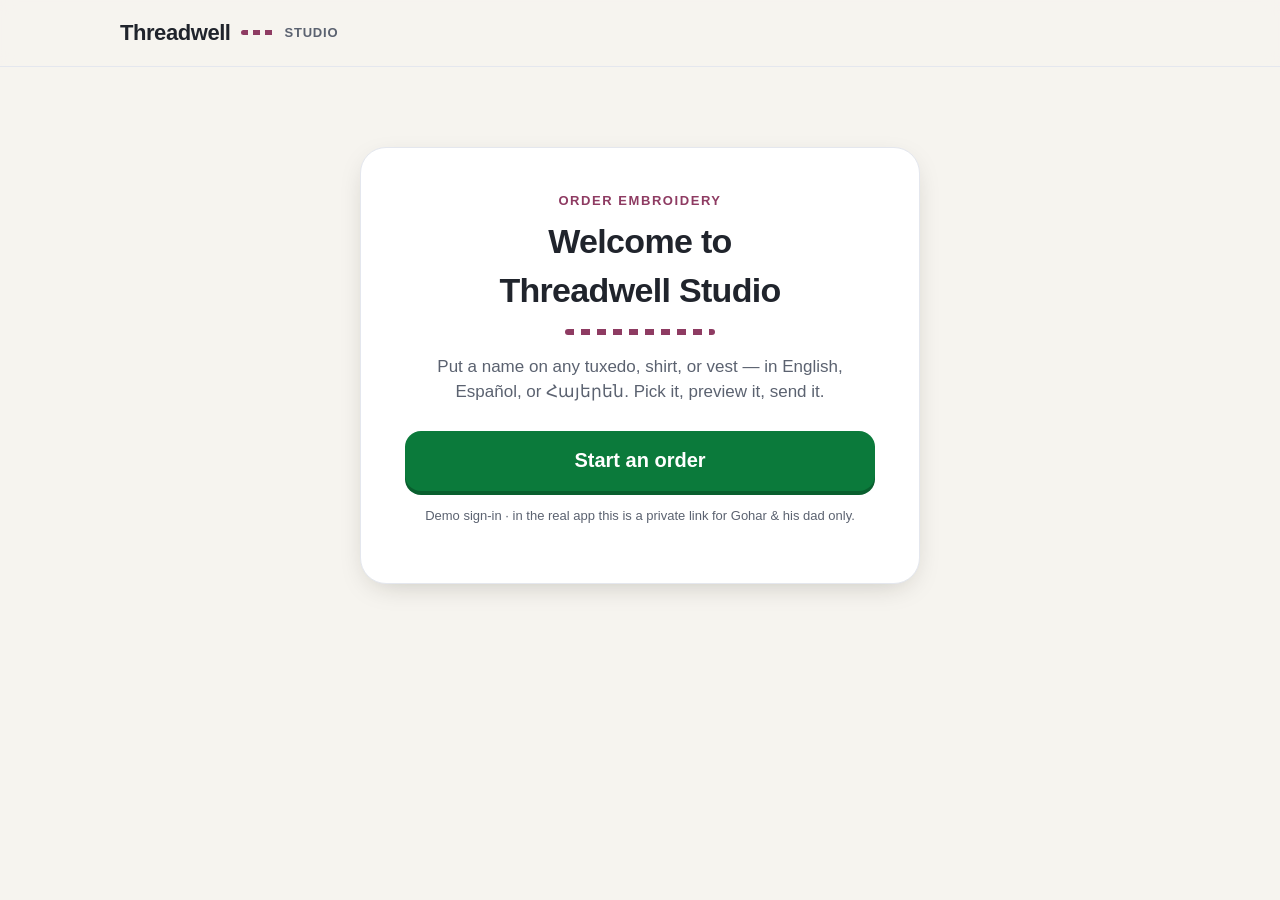
==== apps/studio/index.html @ eac9c990 "Build Threadwell Studio front-end (catalog picker + live embroidery preview) - apps/studio/index.htm" ====
<!doctype html>
<html lang="en">
<head>
<meta charset="utf-8">
<meta name="viewport" content="width=device-width, initial-scale=1">
<title>Threadwell Studio — Order Embroidery</title>
<style>
  :root{
    --ink:#20242c; --ink-soft:#5b6270; --line:#e4e7ee; --line-2:#d3d8e2;
    --bg:#f6f4ef; --card:#ffffff; --go:#0b7a3b; --go-press:#095f2e; --go-tint:#e7f3ec;
    --accent:#8e3b62; --accent-tint:#f3e5ec; --amber:#8a5200; --amber-bg:#fbf1de;
    --thread:#1f2f6b; --r:18px; --shadow:0 8px 30px -12px rgba(30,25,15,.28);
    --font:-apple-system,BlinkMacSystemFont,"Segoe UI",Roboto,Helvetica,Arial,sans-serif;
  }
  *{box-sizing:border-box}
  html,body{margin:0}
  body{font-family:var(--font);color:var(--ink);background:var(--bg);-webkit-font-smoothing:antialiased;line-height:1.45}
  .wrap{max-width:1080px;margin:0 auto;padding:0 20px}
  header.top{position:sticky;top:0;z-index:20;background:rgba(246,244,239,.92);backdrop-filter:blur(8px);border-bottom:1px solid var(--line)}
  .top .wrap{display:flex;align-items:center;gap:14px;height:66px}
  .brand{font-weight:800;font-size:22px;letter-spacing:-.02em;display:flex;align-items:center;gap:10px}
  .brand .stitch{width:34px;height:5px;border-radius:3px;background-image:linear-gradient(90deg,var(--accent) 58%,transparent 58%);background-size:12px 5px}
  .brand small{font-weight:600;font-size:13px;color:var(--ink-soft);letter-spacing:.06em;text-transform:uppercase}
  .top .who{margin-left:auto;font-weight:600;color:var(--ink-soft);font-size:15px}
  .step-back{border:none;background:var(--card);border:1px solid var(--line-2);border-radius:12px;padding:8px 14px;font-weight:700;font-size:15px;color:var(--go);cursor:pointer;font-family:var(--font)}
  .step-back:active{background:var(--go-tint)}
  main{padding:26px 0 80px}
  .screen{display:none;animation:fade .3s ease both}
  .screen.on{display:block}
  @keyframes fade{from{opacity:0;transform:translateY(8px)}to{opacity:1;transform:none}}
  h1{font-size:30px;font-weight:800;letter-spacing:-.02em;margin:6px 0 4px;text-wrap:balance}
  .sub{color:var(--ink-soft);font-size:17px;margin:0 0 22px}
  .eyebrow{font-size:13px;font-weight:700;letter-spacing:.12em;text-transform:uppercase;color:var(--accent)}

  /* sign in */
  .hero{background:var(--card);border:1px solid var(--line);border-radius:26px;box-shadow:var(--shadow);padding:44px;text-align:center;max-width:560px;margin:6vh auto 0}
  .hero .stitch-lg{width:150px;height:6px;border-radius:3px;margin:14px auto 20px;background-image:linear-gradient(90deg,var(--accent) 58%,transparent 58%);background-size:16px 6px}
  .btn-go{background:var(--go);color:#fff;border:none;border-radius:16px;padding:0 26px;height:60px;font-size:20px;font-weight:800;cursor:pointer;font-family:var(--font);box-shadow:0 4px 0 var(--go-press);transition:transform .1s,box-shadow .1s}
  .btn-go:active{transform:translateY(3px);box-shadow:0 1px 0 var(--go-press)}
  .btn-go.wide{width:100%}
  .btn-ghost{background:var(--card);color:var(--go);border:2px solid var(--go);border-radius:16px;padding:0 22px;height:56px;font-weight:800;font-size:17px;cursor:pointer;font-family:var(--font)}

  /* filters + search */
  .toolbar{display:flex;flex-wrap:wrap;gap:12px;align-items:center;margin-bottom:20px}
  .search{flex:1;min-width:220px;display:flex;align-items:center;gap:10px;background:var(--card);border:1px solid var(--line-2);border-radius:14px;padding:0 16px;height:52px}
  .search input{border:none;outline:none;font-size:17px;flex:1;background:transparent;font-family:var(--font);color:var(--ink)}
  .chips{display:flex;gap:8px;flex-wrap:wrap}
  .chip{border:1px solid var(--line-2);background:var(--card);border-radius:999px;padding:9px 16px;font-weight:700;font-size:15px;cursor:pointer;font-family:var(--font);color:var(--ink)}
  .chip.on{background:var(--accent);border-color:var(--accent);color:#fff}

  /* product grid */
  .grid{display:grid;grid-template-columns:repeat(auto-fill,minmax(180px,1fr));gap:16px}
  .prod{background:var(--card);border:1px solid var(--line);border-radius:var(--r);overflow:hidden;cursor:pointer;text-align:left;padding:0;font-family:var(--font);transition:transform .12s,box-shadow .12s;display:flex;flex-direction:column}
  .prod:hover{transform:translateY(-3px);box-shadow:var(--shadow)}
  .prod .ph{aspect-ratio:1/1.15;background:#eee url('data:image/svg+xml;utf8,<svg xmlns=\"http://www.w3.org/2000/svg\" width=\"40\" height=\"40\"><rect width=\"40\" height=\"40\" fill=\"%23eef0f4\"/></svg>') center/cover;overflow:hidden;display:block}
  .prod .ph img{width:100%;height:100%;object-fit:cover;display:block}
  .prod .cap{padding:11px 12px 13px}
  .prod .cap b{font-size:14px;font-weight:700;display:block;line-height:1.3;color:var(--ink);
    display:-webkit-box;-webkit-line-clamp:2;-webkit-box-orient:vertical;overflow:hidden;min-height:2.6em}
  .prod .cap .tag{font-size:12px;color:var(--accent);font-weight:700;text-transform:uppercase;letter-spacing:.04em;margin-top:4px;display:inline-block}
  .prod .cap .tag.xmas{color:var(--go)}
  .count-note{color:var(--ink-soft);font-size:14px;margin:14px 2px}

  /* placement + preview stage */
  .stage2{display:grid;grid-template-columns:1.1fr .9fr;gap:26px;align-items:start}
  @media(max-width:800px){.stage2{grid-template-columns:1fr}}
  .canvas{position:relative;background:var(--card);border:1px solid var(--line);border-radius:22px;overflow:hidden;box-shadow:var(--shadow)}
  .canvas img.garment{width:100%;display:block}
  .dot{position:absolute;transform:translate(-50%,-50%);width:34px;height:34px;border-radius:50%;border:3px solid #fff;background:var(--accent);
    box-shadow:0 2px 8px rgba(0,0,0,.35);cursor:pointer;display:flex;align-items:center;justify-content:center;color:#fff;font-weight:800;font-size:15px}
  .dot.sel{background:var(--go);box-shadow:0 0 0 5px var(--go-tint),0 2px 8px rgba(0,0,0,.35)}
  .dot .lbl{position:absolute;top:110%;left:50%;transform:translateX(-50%);white-space:nowrap;background:#1c2130;color:#fff;font-size:12px;font-weight:700;padding:3px 8px;border-radius:8px;opacity:0;transition:.15s;pointer-events:none}
  .dot:hover .lbl,.dot.sel .lbl{opacity:1}
  .embzone{position:absolute;transform:translate(-50%,-50%);display:flex;align-items:center;justify-content:center;pointer-events:none;overflow:hidden}
  .embzone svg{width:100%;height:100%;overflow:visible}
  .panel{background:var(--card);border:1px solid var(--line);border-radius:22px;padding:20px;box-shadow:var(--shadow)}
  .field-label{font-size:14px;font-weight:700;color:var(--ink-soft);text-transform:uppercase;letter-spacing:.06em;margin:0 0 8px}
  .seg{display:flex;gap:8px;margin-bottom:18px;flex-wrap:wrap}
  .seg button{flex:1;min-width:90px;border:1px solid var(--line-2);background:var(--card);border-radius:12px;padding:12px 8px;font-weight:800;font-size:16px;cursor:pointer;font-family:var(--font);color:var(--ink)}
  .seg button.on{border-color:var(--go);background:var(--go-tint);color:var(--go)}
  .seg button .h{font-size:13px;font-weight:600;color:var(--ink-soft);display:block}
  .seg button.on .h{color:var(--go)}
  .namebox{width:100%;height:60px;border:2px solid var(--line-2);border-radius:14px;font-size:24px;font-weight:600;padding:0 16px;font-family:var(--font);outline:none;color:var(--ink)}
  .namebox:focus{border-color:var(--accent)}
  .translit{font-size:14px;color:var(--ink-soft);margin:8px 2px 0;min-height:20px}
  .translit b{color:var(--accent);font-size:18px}
  .swatches{display:flex;gap:10px;margin:6px 0 18px}
  .sw{width:38px;height:38px;border-radius:50%;border:3px solid #fff;box-shadow:0 0 0 1px var(--line-2);cursor:pointer}
  .sw.on{box-shadow:0 0 0 3px var(--go)}
  .info{background:var(--amber-bg);border:1px solid #e7c48a;color:var(--amber);border-radius:12px;padding:12px 14px;font-size:14px;font-weight:600;margin:4px 0 16px}
  .summary{background:var(--go-tint);border:1px solid #bfe0cc;border-radius:14px;padding:16px;margin-bottom:16px;font-size:16px}
  .summary b{font-weight:800}
  .done{max-width:600px;margin:4vh auto 0;text-align:center;background:var(--card);border:1px solid var(--line);border-radius:26px;box-shadow:var(--shadow);padding:40px}
  .done .big{font-size:64px}
  .todo{font-size:13px;color:var(--ink-soft);border-top:1px dashed var(--line-2);margin-top:18px;padding-top:14px;text-align:left}
  .todo code{background:#eef0f4;padding:1px 5px;border-radius:5px}
  .loading{padding:60px;text-align:center;color:var(--ink-soft);font-size:18px}
</style>
</head>
<body>
<header class="top"><div class="wrap">
  <div class="brand"><span>Threadwell</span><span class="stitch"></span><small>Studio</small></div>
  <button class="step-back" id="backBtn" style="display:none">‹ Back</button>
  <span class="who" id="who"></span>
</div></header>

<main><div class="wrap">

  <!-- SIGN IN -->
  <section class="screen on" data-screen="signin">
    <div class="hero">
      <div class="eyebrow">Order Embroidery</div>
      <h1 style="font-size:34px">Welcome to Threadwell Studio</h1>
      <div class="stitch-lg"></div>
      <p class="sub" style="margin-bottom:26px">Put a name on any tuxedo, shirt, or vest — in English, Español, or Հայերեն. Pick it, preview it, send it.</p>
      <button class="btn-go wide" data-go="catalog" onclick="signIn('Gohar')">Start an order</button>
      <p style="color:var(--ink-soft);font-size:13px;margin-top:16px">Demo sign-in · in the real app this is a private link for Gohar &amp; his dad only.</p>
    </div>
  </section>

  <!-- CATALOG -->
  <section class="screen" data-screen="catalog">
    <div class="eyebrow">Step 1</div>
    <h1>Choose a product</h1>
    <p class="sub">Everything from the shop that can be embroidered.</p>
    <div class="toolbar">
      <label class="search">🔎 <input id="q" type="search" placeholder="Search products…" autocomplete="off"></label>
    </div>
    <div class="chips" id="typeChips"></div>
    <p class="count-note" id="countNote"></p>
    <div class="grid" id="grid"><div class="loading">Loading the catalog…</div></div>
  </section>

  <!-- CUSTOMIZE (placement + name + preview) -->
  <section class="screen" data-screen="customize">
    <div class="eyebrow">Step 2</div>
    <h1 id="cName">Customize</h1>
    <p class="sub">Tap where the name goes, then type it and watch it appear.</p>
    <div class="stage2">
      <div class="canvas" id="canvas">
        <img class="garment" id="garmentImg" alt="">
      </div>
      <div class="panel">
        <p class="field-label">Language</p>
        <div class="seg" id="langSeg">
          <button data-lang="en" class="on">English</button>
          <button data-lang="es">Español</button>
          <button data-lang="hy">Հայերեն</button>
        </div>
        <p class="field-label">Style</p>
        <div class="seg" id="styleSeg">
          <button data-style="print" class="on">Print<span class="h">Block letters</span></button>
          <button data-style="cursive">Cursive<span class="h">Joined script</span></button>
        </div>
        <p class="field-label">The name</p>
        <input class="namebox" id="nameInput" placeholder="Type a name…" value="Gohar" autocomplete="off">
        <div class="translit" id="translit"></div>
        <p class="field-label" style="margin-top:16px">Thread color</p>
        <div class="swatches" id="swatches"></div>
        <div class="info" id="placeInfo">Tap a dot on the garment to place the name.</div>
        <button class="btn-go wide" data-go="send">Review &amp; send</button>
      </div>
    </div>
  </section>

  <!-- SENT -->
  <section class="screen" data-screen="sent">
    <div class="done">
      <div class="big">🎉</div>
      <h1>Order sent!</h1>
      <div class="summary" id="orderSummary"></div>
      <button class="btn-ghost" data-go="catalog" onclick="resetOrder()">Start another order</button>
      <div class="todo">
        <b>What happens next (in the real build):</b> pressing Send calls a small render worker that turns the name
        into a machine-ready <code>.pes</code> file, renders a preview, and emails both to you and your mom.
        In this demo the file/email step is stubbed — the engine (<code>engine/</code>) and Netlify function are the next build phase.
      </div>
    </div>
  </section>

</div></main>

<script>
/* ---------------- state ---------------- */
var DATA=null, state={product:null, panel:null, lang:'en', style:'print', text:'Gohar', color:'#1f2f6b', translit:'Gohar'};
var THREADS=[['Navy','#1f2f6b'],['Black','#141414'],['White','#f4f2ea'],['Gold','#b8912e'],['Burgundy','#6d1b2e'],['Silver','#9aa1ac']];
var TYPE_LABELS={all:'All',shirt:'Shirts',jacket_suit:'Suits & Tuxedos',vest:'Vests',cummerbund:'Cummerbunds',pocket_square:'Pocket squares',robe:'Robes'};
/* approximate panel positions on a front-facing garment photo (fractions of image) */
var PANEL_POS={
  left_chest:{x:.34,y:.36,w:.22,h:.11}, left_cuff:{x:.19,y:.74,w:.14,h:.06}, right_cuff:{x:.81,y:.74,w:.14,h:.06},
  collar_band:{x:.5,y:.13,w:.16,h:.05}, back_yoke:{x:.5,y:.22,w:.34,h:.1},
  interior_lining:{x:.37,y:.42,w:.2,h:.1}, back_showpiece:{x:.5,y:.44,w:.56,h:.34},
  back:{x:.5,y:.46,w:.54,h:.32}, front_left:{x:.36,y:.42,w:.16,h:.09},
  front_center:{x:.5,y:.5,w:.6,h:.18}, corner:{x:.34,y:.44,w:.12,h:.09}
};

/* ---------------- init ---------------- */
fetch('./presets/products.json').then(function(r){return r.json();}).then(function(d){
  DATA=d; buildChips(); renderGrid(); renderSwatches();
}).catch(function(e){ document.getElementById('grid').innerHTML='<div class="loading">Could not load the catalog.</div>'; });

function signIn(name){ document.getElementById('who').textContent='Hi, '+name; }

/* ---------------- navigation ---------------- */
var backBtn=document.getElementById('backBtn');
var histStack=['signin'];
function show(name){
  document.querySelectorAll('.screen').forEach(function(s){ s.classList.toggle('on', s.dataset.screen===name); });
  backBtn.style.display = (name==='signin'||name==='sent') ? 'none':'inline-block';
  window.scrollTo(0,0);
}
function go(name){ if(histStack[histStack.length-1]!==name) histStack.push(name); show(name); }
backBtn.onclick=function(){ if(histStack.length>1){ histStack.pop(); show(histStack[histStack.length-1]); } };
document.addEventListener('click',function(e){ var t=e.target.closest('[data-go]'); if(t) go(t.getAttribute('data-go')); });

/* ---------------- catalog ---------------- */
var typeFilter='all';
function buildChips(){
  var el=document.getElementById('typeChips'); var order=['all','shirt','jacket_suit','vest','cummerbund','pocket_square'];
  el.innerHTML=order.filter(function(k){return k==='all'||DATA.counts.by_type[k];}).map(function(k){
    var n = k==='all'? DATA.counts.embroiderable : DATA.counts.by_type[k];
    return '<button class="chip'+(k==='all'?' on':'')+'" data-type="'+k+'">'+TYPE_LABELS[k]+' ('+n+')</button>';
  }).join('');
  el.querySelectorAll('.chip').forEach(function(c){ c.onclick=function(){ typeFilter=c.dataset.type;
    el.querySelectorAll('.chip').forEach(function(x){x.classList.toggle('on',x===c);}); renderGrid(); }; });
}
document.getElementById('q').addEventListener('input',renderGrid);
function renderGrid(){
  if(!DATA) return;
  var q=document.getElementById('q').value.trim().toLowerCase();
  var list=DATA.products.filter(function(p){
    if(typeFilter!=='all' && p.type!==typeFilter) return false;
    if(q && p.name.toLowerCase().indexOf(q)<0) return false;
    return true;
  });
  document.getElementById('countNote').textContent=list.length+' product'+(list.length===1?'':'s');
  var g=document.getElementById('grid');
  if(!list.length){ g.innerHTML='<div class="loading">No products match. Try another search.</div>'; return; }
  g.innerHTML=list.slice(0,300).map(function(p,i){
    return '<button class="prod" data-i="'+DATA.products.indexOf(p)+'">'+
      '<span class="ph">'+(p.img?'<img loading="lazy" src="'+p.img+'" alt="" onerror="this.style.display=\'none\'">':'')+'</span>'+
      '<span class="cap"><b>'+esc(p.name)+'</b>'+
      (p.christening?'<span class="tag xmas">Christening</span>':'<span class="tag">'+(TYPE_LABELS[p.type]||p.type)+'</span>')+
      '</span></button>';
  }).join('');
  g.querySelectorAll('.prod').forEach(function(b){ b.onclick=function(){ pickProduct(DATA.products[+b.dataset.i]); }; });
}
function esc(s){ return (s||'').replace(/[&<>"]/g,function(c){return {'&':'&amp;','<':'&lt;','>':'&gt;','"':'&quot;'}[c];}); }

/* ---------------- customize ---------------- */
function pickProduct(p){
  state.product=p; state.panel=p.default_panel||(DATA.garmentTypes[p.type].panels[0].id);
  document.getElementById('cName').textContent=p.name;
  var img=document.getElementById('garmentImg'); img.src=p.img||''; img.alt=p.name;
  img.onload=drawPlacement; if(img.complete) drawPlacement();
  go('customize'); updateTranslit(); drawPlacement();
}
function drawPlacement(){
  var p=state.product; if(!p) return;
  var canvas=document.getElementById('canvas');
  canvas.querySelectorAll('.dot,.embzone').forEach(function(n){n.remove();});
  var panels=DATA.garmentTypes[p.type].panels;
  panels.forEach(function(pan,idx){
    var pos=PANEL_POS[pan.id]||{x:.5,y:.4,w:.2,h:.1};
    var dot=document.createElement('button'); dot.className='dot'+(pan.id===state.panel?' sel':'');
    dot.style.left=(pos.x*100)+'%'; dot.style.top=(pos.y*100)+'%';
    dot.innerHTML=(idx+1)+'<span class="lbl">'+pan.label+'</span>';
    dot.onclick=function(){ state.panel=pan.id; drawPlacement(); updatePlaceInfo(); renderPreview(); };
    canvas.appendChild(dot);
  });
  updatePlaceInfo(); renderPreview();
}
function currentPanel(){ return DATA.garmentTypes[state.product.type].panels.filter(function(x){return x.id===state.panel;})[0]; }
function updatePlaceInfo(){
  var pan=currentPanel();
  document.getElementById('placeInfo').innerHTML='📍 <b>'+pan.label+'</b> · about '+pan.area_mm[0]+'×'+pan.area_mm[1]+' mm'+(pan.estimated?' (estimated)':'');
}
function renderPreview(){
  var canvas=document.getElementById('canvas'); var old=canvas.querySelector('.embzone'); if(old) old.remove();
  var pan=currentPanel(); var pos=PANEL_POS[pan.id]||{x:.5,y:.4,w:.24,h:.12};
  var text=(state.lang==='hy')? state.translit : state.text;
  if(!text) return;
  var fam = state.style==='cursive'
      ? "'Segoe Script','Bradley Hand','Snell Roundhand','Brush Script MT',cursive"
      : "'Georgia','Times New Roman',serif";
  var zone=document.createElement('div'); zone.className='embzone';
  zone.style.left=(pos.x*100)+'%'; zone.style.top=(pos.y*100)+'%';
  zone.style.width=(pos.w*100)+'%'; zone.style.height=(pos.h*100)+'%';
  var svg='<svg viewBox="0 0 300 100" preserveAspectRatio="xMidYMid meet">'+
    '<text x="150" y="50" text-anchor="middle" dominant-baseline="central" '+
    'style="font-family:'+fam+';font-weight:'+(state.style==='cursive'?'600':'700')+';font-size:64px;fill:'+state.color+';paint-order:stroke;stroke:rgba(0,0,0,.12);stroke-width:1px" '+
    'lengthAdjust="spacingAndGlyphs" textLength="'+Math.min(290, Math.max(60, text.length*34))+'">'+esc(text)+'</text></svg>';
  zone.innerHTML=svg; canvas.appendChild(zone);
  var t=zone.querySelector('text'); t.style.animation='none'; void t.getBBox();
  zone.animate([{clipPath:'inset(0 100% 0 0)'},{clipPath:'inset(0 0 0 0)'}],{duration:900,easing:'ease-out'});
}

/* language / style / color controls */
document.getElementById('langSeg').addEventListener('click',function(e){var b=e.target.closest('button');if(!b)return;
  state.lang=b.dataset.lang; this.querySelectorAll('button').forEach(function(x){x.classList.toggle('on',x===b);}); updateTranslit(); renderPreview();});
document.getElementById('styleSeg').addEventListener('click',function(e){var b=e.target.closest('button');if(!b)return;
  state.style=b.dataset.style; this.querySelectorAll('button').forEach(function(x){x.classList.toggle('on',x===b);}); renderPreview();});
document.getElementById('nameInput').addEventListener('input',function(){ state.text=this.value; updateTranslit(); renderPreview(); });
function renderSwatches(){ var el=document.getElementById('swatches');
  el.innerHTML=THREADS.map(function(t,i){return '<button class="sw'+(i===0?' on':'')+'" title="'+t[0]+'" data-c="'+t[1]+'" style="background:'+t[1]+'"></button>';}).join('');
  el.querySelectorAll('.sw').forEach(function(s){ s.onclick=function(){ state.color=s.dataset.c;
    el.querySelectorAll('.sw').forEach(function(x){x.classList.toggle('on',x===s);}); renderPreview(); }; });
}

/* ---------------- Armenian phonetic transliteration (Eastern, approximate) ---------------- */
var HY2=[['ch\'','չ'],['ts\'','ց'],['zh','ժ'],['kh','խ'],['ts','ծ'],['dz','ձ'],['gh','ղ'],['ch','ճ'],['sh','շ'],['ph','փ'],['th','թ'],['ye','ե'],['ye','է'],['ou','ու'],['oo','ու']];
var HY1={a:'ա',b:'բ',g:'գ',d:'դ',e:'ե',z:'զ',i:'ի',l:'լ',k:'կ',h:'հ',m:'մ',y:'յ',n:'ն',o:'ո',p:'պ',j:'ջ',r:'ր',s:'ս',v:'վ',t:'տ',u:'ու',f:'ֆ',w:'վ',c:'ց',x:'խ',q:'ք'};
function translitHY(s){
  var lower=s.toLowerCase(), out='', i=0;
  while(i<lower.length){
    var m=null;
    for(var d=0;d<HY2.length;d++){ if(lower.substr(i,HY2[d][0].length)===HY2[d][0]){ m=HY2[d]; break; } }
    if(m){ out+=m[1]; i+=m[0].length; continue; }
    var ch=lower[i];
    if(HY1[ch]){ out+=HY1[ch]; } else if(/\s/.test(ch)){ out+=' '; } else if(/[a-z]/.test(ch)===false){ out+=ch; }
    i++;
  }
  /* capitalize first Armenian letter */
  return out.replace(/(^|\s)(\S)/g,function(_,sp,c){ return sp + (c.toLocaleUpperCase('hy')); });
}
function updateTranslit(){
  var el=document.getElementById('translit');
  if(state.lang==='hy'){ state.translit=translitHY(state.text); el.innerHTML='Armenian: <b>'+esc(state.translit)+'</b> <span style="opacity:.7">(type by sound — "Gohar" → Գոհար)</span>'; }
  else { state.translit=state.text; el.textContent=''; }
}

/* ---------------- send ---------------- */
document.querySelector('[data-go="send"]').addEventListener('click',function(){
  var p=state.product, pan=currentPanel(); var shown=(state.lang==='hy')?state.translit:state.text;
  document.getElementById('orderSummary').innerHTML=
    '<b>'+esc(shown)+'</b> on <b>'+esc(p.name)+'</b><br>'+
    'Placement: '+pan.label+' · '+pan.area_mm[0]+'×'+pan.area_mm[1]+' mm<br>'+
    'Language: '+({en:'English',es:'Español',hy:'Armenian'}[state.lang])+' · '+state.style+' · thread '+state.color+'<br>'+
    '<span style="font-size:13px;color:var(--ink-soft)">Emailed to you &amp; your mom (demo).</span>';
});
function resetOrder(){ state.product=null; state.panel=null; go('catalog'); }
</script>
</body>
</html>
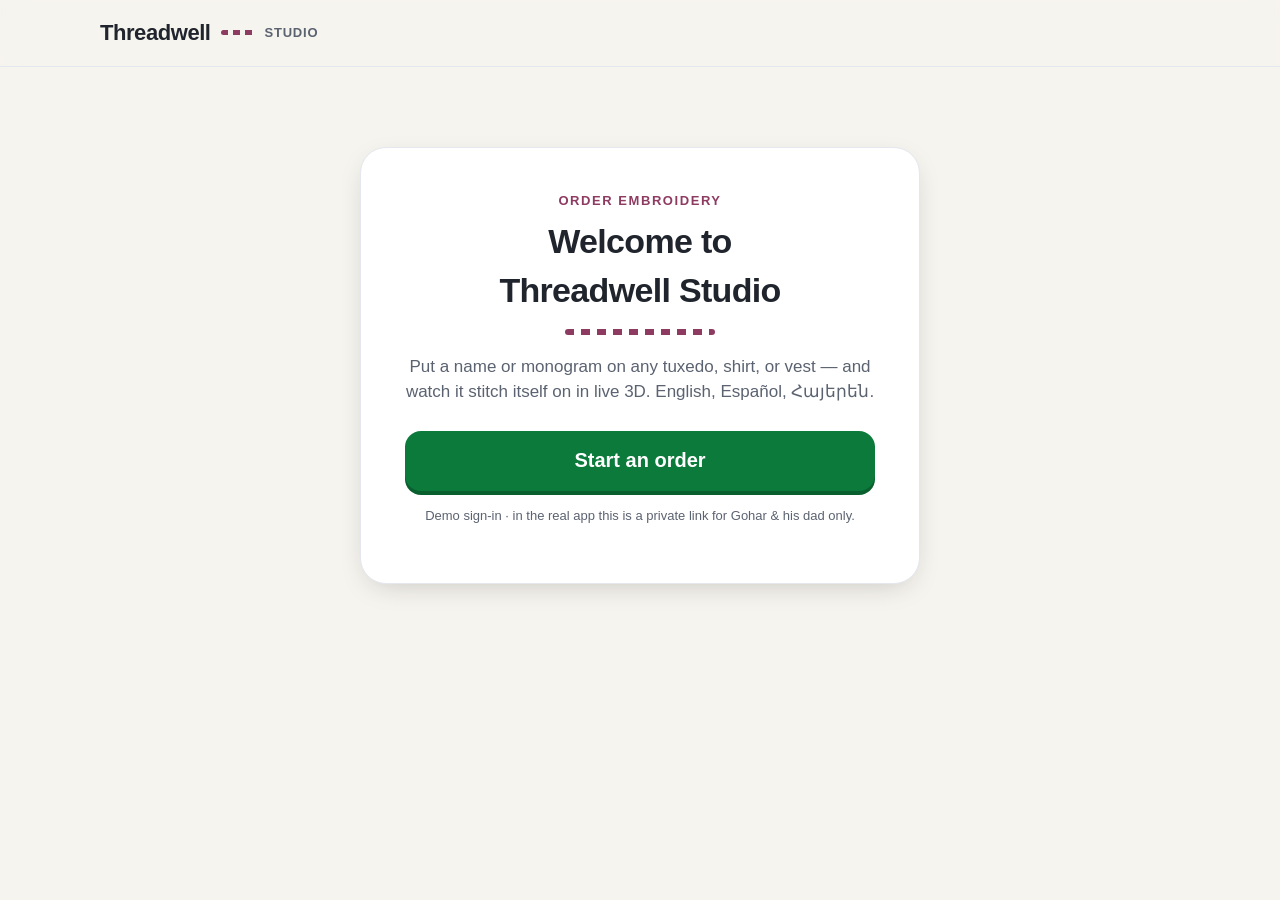
==== commit 4563bb66: "Add live 3D to Threadwell Studio: procedural garment stages + stitch-on animation - js/stage3d.js: T" ====
--- a/apps/studio/index.html
+++ b/apps/studio/index.html
@@ -3,99 +3,9 @@
 <head>
 <meta charset="utf-8">
 <meta name="viewport" content="width=device-width, initial-scale=1">
-<title>Threadwell Studio — Order Embroidery</title>
-<style>
-  :root{
-    --ink:#20242c; --ink-soft:#5b6270; --line:#e4e7ee; --line-2:#d3d8e2;
-    --bg:#f6f4ef; --card:#ffffff; --go:#0b7a3b; --go-press:#095f2e; --go-tint:#e7f3ec;
-    --accent:#8e3b62; --accent-tint:#f3e5ec; --amber:#8a5200; --amber-bg:#fbf1de;
-    --thread:#1f2f6b; --r:18px; --shadow:0 8px 30px -12px rgba(30,25,15,.28);
-    --font:-apple-system,BlinkMacSystemFont,"Segoe UI",Roboto,Helvetica,Arial,sans-serif;
-  }
-  *{box-sizing:border-box}
-  html,body{margin:0}
-  body{font-family:var(--font);color:var(--ink);background:var(--bg);-webkit-font-smoothing:antialiased;line-height:1.45}
-  .wrap{max-width:1080px;margin:0 auto;padding:0 20px}
-  header.top{position:sticky;top:0;z-index:20;background:rgba(246,244,239,.92);backdrop-filter:blur(8px);border-bottom:1px solid var(--line)}
-  .top .wrap{display:flex;align-items:center;gap:14px;height:66px}
-  .brand{font-weight:800;font-size:22px;letter-spacing:-.02em;display:flex;align-items:center;gap:10px}
-  .brand .stitch{width:34px;height:5px;border-radius:3px;background-image:linear-gradient(90deg,var(--accent) 58%,transparent 58%);background-size:12px 5px}
-  .brand small{font-weight:600;font-size:13px;color:var(--ink-soft);letter-spacing:.06em;text-transform:uppercase}
-  .top .who{margin-left:auto;font-weight:600;color:var(--ink-soft);font-size:15px}
-  .step-back{border:none;background:var(--card);border:1px solid var(--line-2);border-radius:12px;padding:8px 14px;font-weight:700;font-size:15px;color:var(--go);cursor:pointer;font-family:var(--font)}
-  .step-back:active{background:var(--go-tint)}
-  main{padding:26px 0 80px}
-  .screen{display:none;animation:fade .3s ease both}
-  .screen.on{display:block}
-  @keyframes fade{from{opacity:0;transform:translateY(8px)}to{opacity:1;transform:none}}
-  h1{font-size:30px;font-weight:800;letter-spacing:-.02em;margin:6px 0 4px;text-wrap:balance}
-  .sub{color:var(--ink-soft);font-size:17px;margin:0 0 22px}
-  .eyebrow{font-size:13px;font-weight:700;letter-spacing:.12em;text-transform:uppercase;color:var(--accent)}
-
-  /* sign in */
-  .hero{background:var(--card);border:1px solid var(--line);border-radius:26px;box-shadow:var(--shadow);padding:44px;text-align:center;max-width:560px;margin:6vh auto 0}
-  .hero .stitch-lg{width:150px;height:6px;border-radius:3px;margin:14px auto 20px;background-image:linear-gradient(90deg,var(--accent) 58%,transparent 58%);background-size:16px 6px}
-  .btn-go{background:var(--go);color:#fff;border:none;border-radius:16px;padding:0 26px;height:60px;font-size:20px;font-weight:800;cursor:pointer;font-family:var(--font);box-shadow:0 4px 0 var(--go-press);transition:transform .1s,box-shadow .1s}
-  .btn-go:active{transform:translateY(3px);box-shadow:0 1px 0 var(--go-press)}
-  .btn-go.wide{width:100%}
-  .btn-ghost{background:var(--card);color:var(--go);border:2px solid var(--go);border-radius:16px;padding:0 22px;height:56px;font-weight:800;font-size:17px;cursor:pointer;font-family:var(--font)}
-
-  /* filters + search */
-  .toolbar{display:flex;flex-wrap:wrap;gap:12px;align-items:center;margin-bottom:20px}
-  .search{flex:1;min-width:220px;display:flex;align-items:center;gap:10px;background:var(--card);border:1px solid var(--line-2);border-radius:14px;padding:0 16px;height:52px}
-  .search input{border:none;outline:none;font-size:17px;flex:1;background:transparent;font-family:var(--font);color:var(--ink)}
-  .chips{display:flex;gap:8px;flex-wrap:wrap}
-  .chip{border:1px solid var(--line-2);background:var(--card);border-radius:999px;padding:9px 16px;font-weight:700;font-size:15px;cursor:pointer;font-family:var(--font);color:var(--ink)}
-  .chip.on{background:var(--accent);border-color:var(--accent);color:#fff}
-
-  /* product grid */
-  .grid{display:grid;grid-template-columns:repeat(auto-fill,minmax(180px,1fr));gap:16px}
-  .prod{background:var(--card);border:1px solid var(--line);border-radius:var(--r);overflow:hidden;cursor:pointer;text-align:left;padding:0;font-family:var(--font);transition:transform .12s,box-shadow .12s;display:flex;flex-direction:column}
-  .prod:hover{transform:translateY(-3px);box-shadow:var(--shadow)}
-  .prod .ph{aspect-ratio:1/1.15;background:#eee url('data:image/svg+xml;utf8,<svg xmlns=\"http://www.w3.org/2000/svg\" width=\"40\" height=\"40\"><rect width=\"40\" height=\"40\" fill=\"%23eef0f4\"/></svg>') center/cover;overflow:hidden;display:block}
-  .prod .ph img{width:100%;height:100%;object-fit:cover;display:block}
-  .prod .cap{padding:11px 12px 13px}
-  .prod .cap b{font-size:14px;font-weight:700;display:block;line-height:1.3;color:var(--ink);
-    display:-webkit-box;-webkit-line-clamp:2;-webkit-box-orient:vertical;overflow:hidden;min-height:2.6em}
-  .prod .cap .tag{font-size:12px;color:var(--accent);font-weight:700;text-transform:uppercase;letter-spacing:.04em;margin-top:4px;display:inline-block}
-  .prod .cap .tag.xmas{color:var(--go)}
-  .count-note{color:var(--ink-soft);font-size:14px;margin:14px 2px}
-
-  /* placement + preview stage */
-  .stage2{display:grid;grid-template-columns:1.1fr .9fr;gap:26px;align-items:start}
-  @media(max-width:800px){.stage2{grid-template-columns:1fr}}
-  .canvas{position:relative;background:var(--card);border:1px solid var(--line);border-radius:22px;overflow:hidden;box-shadow:var(--shadow)}
-  .canvas img.garment{width:100%;display:block}
-  .dot{position:absolute;transform:translate(-50%,-50%);width:34px;height:34px;border-radius:50%;border:3px solid #fff;background:var(--accent);
-    box-shadow:0 2px 8px rgba(0,0,0,.35);cursor:pointer;display:flex;align-items:center;justify-content:center;color:#fff;font-weight:800;font-size:15px}
-  .dot.sel{background:var(--go);box-shadow:0 0 0 5px var(--go-tint),0 2px 8px rgba(0,0,0,.35)}
-  .dot .lbl{position:absolute;top:110%;left:50%;transform:translateX(-50%);white-space:nowrap;background:#1c2130;color:#fff;font-size:12px;font-weight:700;padding:3px 8px;border-radius:8px;opacity:0;transition:.15s;pointer-events:none}
-  .dot:hover .lbl,.dot.sel .lbl{opacity:1}
-  .embzone{position:absolute;transform:translate(-50%,-50%);display:flex;align-items:center;justify-content:center;pointer-events:none;overflow:hidden}
-  .embzone svg{width:100%;height:100%;overflow:visible}
-  .panel{background:var(--card);border:1px solid var(--line);border-radius:22px;padding:20px;box-shadow:var(--shadow)}
-  .field-label{font-size:14px;font-weight:700;color:var(--ink-soft);text-transform:uppercase;letter-spacing:.06em;margin:0 0 8px}
-  .seg{display:flex;gap:8px;margin-bottom:18px;flex-wrap:wrap}
-  .seg button{flex:1;min-width:90px;border:1px solid var(--line-2);background:var(--card);border-radius:12px;padding:12px 8px;font-weight:800;font-size:16px;cursor:pointer;font-family:var(--font);color:var(--ink)}
-  .seg button.on{border-color:var(--go);background:var(--go-tint);color:var(--go)}
-  .seg button .h{font-size:13px;font-weight:600;color:var(--ink-soft);display:block}
-  .seg button.on .h{color:var(--go)}
-  .namebox{width:100%;height:60px;border:2px solid var(--line-2);border-radius:14px;font-size:24px;font-weight:600;padding:0 16px;font-family:var(--font);outline:none;color:var(--ink)}
-  .namebox:focus{border-color:var(--accent)}
-  .translit{font-size:14px;color:var(--ink-soft);margin:8px 2px 0;min-height:20px}
-  .translit b{color:var(--accent);font-size:18px}
-  .swatches{display:flex;gap:10px;margin:6px 0 18px}
-  .sw{width:38px;height:38px;border-radius:50%;border:3px solid #fff;box-shadow:0 0 0 1px var(--line-2);cursor:pointer}
-  .sw.on{box-shadow:0 0 0 3px var(--go)}
-  .info{background:var(--amber-bg);border:1px solid #e7c48a;color:var(--amber);border-radius:12px;padding:12px 14px;font-size:14px;font-weight:600;margin:4px 0 16px}
-  .summary{background:var(--go-tint);border:1px solid #bfe0cc;border-radius:14px;padding:16px;margin-bottom:16px;font-size:16px}
-  .summary b{font-weight:800}
-  .done{max-width:600px;margin:4vh auto 0;text-align:center;background:var(--card);border:1px solid var(--line);border-radius:26px;box-shadow:var(--shadow);padding:40px}
-  .done .big{font-size:64px}
-  .todo{font-size:13px;color:var(--ink-soft);border-top:1px dashed var(--line-2);margin-top:18px;padding-top:14px;text-align:left}
-  .todo code{background:#eef0f4;padding:1px 5px;border-radius:5px}
-  .loading{padding:60px;text-align:center;color:var(--ink-soft);font-size:18px}
-</style>
+<title>Threadwell Studio — Order Embroidery in 3D</title>
+<link rel="stylesheet" href="./css/studio.css">
+<script type="importmap">{ "imports": { "three": "./vendor/three.module.min.js" } }</script>
 </head>
 <body>
 <header class="top"><div class="wrap">
@@ -112,7 +22,7 @@
       <div class="eyebrow">Order Embroidery</div>
       <h1 style="font-size:34px">Welcome to Threadwell Studio</h1>
       <div class="stitch-lg"></div>
-      <p class="sub" style="margin-bottom:26px">Put a name on any tuxedo, shirt, or vest — in English, Español, or Հայերեն. Pick it, preview it, send it.</p>
+      <p class="sub" style="margin-bottom:26px">Put a name or monogram on any tuxedo, shirt, or vest — and watch it stitch itself on in live 3D. English, Español, Հայերեն.</p>
       <button class="btn-go wide" data-go="catalog" onclick="signIn('Gohar')">Start an order</button>
       <p style="color:var(--ink-soft);font-size:13px;margin-top:16px">Demo sign-in · in the real app this is a private link for Gohar &amp; his dad only.</p>
     </div>
@@ -131,34 +41,70 @@
     <div class="grid" id="grid"><div class="loading">Loading the catalog…</div></div>
   </section>
 
-  <!-- CUSTOMIZE (placement + name + preview) -->
+  <!-- CUSTOMIZE -->
   <section class="screen" data-screen="customize">
     <div class="eyebrow">Step 2</div>
     <h1 id="cName">Customize</h1>
-    <p class="sub">Tap where the name goes, then type it and watch it appear.</p>
+    <p class="sub">Spin the fabric, type the name, watch it stitch itself on.</p>
     <div class="stage2">
-      <div class="canvas" id="canvas">
-        <img class="garment" id="garmentImg" alt="">
+      <div>
+        <div class="viewer-card">
+          <div id="viewer3d" style="position:absolute;inset:0"></div>
+          <span class="viewer-title" id="viewerTitle">LIVE 3D</span>
+          <span class="viewer-hint">Drag to spin · scroll or pinch to zoom</span>
+          <div class="viewer-fallback" id="viewerFallback" style="display:none">3D isn’t available on this device — the photo preview below shows your design.</div>
+        </div>
+        <div class="photo-card" id="photoCard">
+          <img class="garment" id="garmentImg" alt="">
+          <div class="photo-note">Tap a numbered dot to choose where the embroidery goes.</div>
+        </div>
       </div>
       <div class="panel">
-        <p class="field-label">Language</p>
-        <div class="seg" id="langSeg">
-          <button data-lang="en" class="on">English</button>
-          <button data-lang="es">Español</button>
-          <button data-lang="hy">Հայերեն</button>
+        <p class="field-label">What are we stitching?</p>
+        <div class="seg mode" id="modeSeg">
+          <button data-mode="name" class="on">Full name</button>
+          <button data-mode="mono">Monogram</button>
         </div>
-        <p class="field-label">Style</p>
-        <div class="seg" id="styleSeg">
-          <button data-style="print" class="on">Print<span class="h">Block letters</span></button>
-          <button data-style="cursive">Cursive<span class="h">Joined script</span></button>
+
+        <div id="nameFields">
+          <p class="field-label">Language</p>
+          <div class="seg" id="langSeg">
+            <button data-lang="en" class="on">English</button>
+            <button data-lang="es">Español</button>
+            <button data-lang="hy">Հայերեն</button>
+          </div>
+          <p class="field-label">Style</p>
+          <div class="seg" id="styleSeg">
+            <button data-style="print" class="on">Print<span class="h">Block letters</span></button>
+            <button data-style="cursive">Cursive<span class="h">Joined script</span></button>
+          </div>
+          <p class="field-label">The name</p>
+          <input class="namebox" id="nameInput" placeholder="Type a name…" value="Gohar" autocomplete="off">
+          <div class="translit" id="translit"></div>
         </div>
-        <p class="field-label">The name</p>
-        <input class="namebox" id="nameInput" placeholder="Type a name…" value="Gohar" autocomplete="off">
-        <div class="translit" id="translit"></div>
-        <p class="field-label" style="margin-top:16px">Thread color</p>
+
+        <div id="monoFields" style="display:none">
+          <p class="field-label">Initials (up to 3 letters)</p>
+          <div class="mono-row">
+            <span class="mono-cell"><input id="monoF" maxlength="1" value="G"><span class="cap">First</span></span>
+            <span class="mono-cell"><input id="monoM" maxlength="1" value="A"><span class="cap">Middle</span></span>
+            <span class="mono-cell"><input id="monoL" maxlength="1" value="H"><span class="cap">Last</span></span>
+          </div>
+          <p class="mono-note">Classic style puts the <b>last-name initial big in the middle</b> — we order it for you.</p>
+          <p class="field-label">Monogram style</p>
+          <div class="seg" id="monoStyleSeg">
+            <button data-mstyle="classic" class="on">Classic<span class="h">fLm stacked</span></button>
+            <button data-mstyle="straight">Straight<span class="h">F M L same size</span></button>
+            <button data-mstyle="script">Script<span class="h">Flowing</span></button>
+          </div>
+        </div>
+
+        <p class="field-label" style="margin-top:14px">Thread color</p>
         <div class="swatches" id="swatches"></div>
-        <div class="info" id="placeInfo">Tap a dot on the garment to place the name.</div>
-        <button class="btn-go wide" data-go="send">Review &amp; send</button>
+        <p class="field-label">Fabric color</p>
+        <div class="swatches" id="fabricSwatches"></div>
+        <div class="info" id="placeInfo">Tap a dot on the garment photo to place the name.</div>
+        <button class="btn-go wide" data-go="sent">Review &amp; send</button>
       </div>
     </div>
   </section>
@@ -171,7 +117,7 @@
       <div class="summary" id="orderSummary"></div>
       <button class="btn-ghost" data-go="catalog" onclick="resetOrder()">Start another order</button>
       <div class="todo">
-        <b>What happens next (in the real build):</b> pressing Send calls a small render worker that turns the name
+        <b>What happens next (in the real build):</b> pressing Send calls a small render worker that turns the design
         into a machine-ready <code>.pes</code> file, renders a preview, and emails both to you and your mom.
         In this demo the file/email step is stubbed — the engine (<code>engine/</code>) and Netlify function are the next build phase.
       </div>
@@ -180,165 +126,7 @@
 
 </div></main>
 
-<script>
-/* ---------------- state ---------------- */
-var DATA=null, state={product:null, panel:null, lang:'en', style:'print', text:'Gohar', color:'#1f2f6b', translit:'Gohar'};
-var THREADS=[['Navy','#1f2f6b'],['Black','#141414'],['White','#f4f2ea'],['Gold','#b8912e'],['Burgundy','#6d1b2e'],['Silver','#9aa1ac']];
-var TYPE_LABELS={all:'All',shirt:'Shirts',jacket_suit:'Suits & Tuxedos',vest:'Vests',cummerbund:'Cummerbunds',pocket_square:'Pocket squares',robe:'Robes'};
-/* approximate panel positions on a front-facing garment photo (fractions of image) */
-var PANEL_POS={
-  left_chest:{x:.34,y:.36,w:.22,h:.11}, left_cuff:{x:.19,y:.74,w:.14,h:.06}, right_cuff:{x:.81,y:.74,w:.14,h:.06},
-  collar_band:{x:.5,y:.13,w:.16,h:.05}, back_yoke:{x:.5,y:.22,w:.34,h:.1},
-  interior_lining:{x:.37,y:.42,w:.2,h:.1}, back_showpiece:{x:.5,y:.44,w:.56,h:.34},
-  back:{x:.5,y:.46,w:.54,h:.32}, front_left:{x:.36,y:.42,w:.16,h:.09},
-  front_center:{x:.5,y:.5,w:.6,h:.18}, corner:{x:.34,y:.44,w:.12,h:.09}
-};
-
-/* ---------------- init ---------------- */
-fetch('./presets/products.json').then(function(r){return r.json();}).then(function(d){
-  DATA=d; buildChips(); renderGrid(); renderSwatches();
-}).catch(function(e){ document.getElementById('grid').innerHTML='<div class="loading">Could not load the catalog.</div>'; });
-
-function signIn(name){ document.getElementById('who').textContent='Hi, '+name; }
-
-/* ---------------- navigation ---------------- */
-var backBtn=document.getElementById('backBtn');
-var histStack=['signin'];
-function show(name){
-  document.querySelectorAll('.screen').forEach(function(s){ s.classList.toggle('on', s.dataset.screen===name); });
-  backBtn.style.display = (name==='signin'||name==='sent') ? 'none':'inline-block';
-  window.scrollTo(0,0);
-}
-function go(name){ if(histStack[histStack.length-1]!==name) histStack.push(name); show(name); }
-backBtn.onclick=function(){ if(histStack.length>1){ histStack.pop(); show(histStack[histStack.length-1]); } };
-document.addEventListener('click',function(e){ var t=e.target.closest('[data-go]'); if(t) go(t.getAttribute('data-go')); });
-
-/* ---------------- catalog ---------------- */
-var typeFilter='all';
-function buildChips(){
-  var el=document.getElementById('typeChips'); var order=['all','shirt','jacket_suit','vest','cummerbund','pocket_square'];
-  el.innerHTML=order.filter(function(k){return k==='all'||DATA.counts.by_type[k];}).map(function(k){
-    var n = k==='all'? DATA.counts.embroiderable : DATA.counts.by_type[k];
-    return '<button class="chip'+(k==='all'?' on':'')+'" data-type="'+k+'">'+TYPE_LABELS[k]+' ('+n+')</button>';
-  }).join('');
-  el.querySelectorAll('.chip').forEach(function(c){ c.onclick=function(){ typeFilter=c.dataset.type;
-    el.querySelectorAll('.chip').forEach(function(x){x.classList.toggle('on',x===c);}); renderGrid(); }; });
-}
-document.getElementById('q').addEventListener('input',renderGrid);
-function renderGrid(){
-  if(!DATA) return;
-  var q=document.getElementById('q').value.trim().toLowerCase();
-  var list=DATA.products.filter(function(p){
-    if(typeFilter!=='all' && p.type!==typeFilter) return false;
-    if(q && p.name.toLowerCase().indexOf(q)<0) return false;
-    return true;
-  });
-  document.getElementById('countNote').textContent=list.length+' product'+(list.length===1?'':'s');
-  var g=document.getElementById('grid');
-  if(!list.length){ g.innerHTML='<div class="loading">No products match. Try another search.</div>'; return; }
-  g.innerHTML=list.slice(0,300).map(function(p,i){
-    return '<button class="prod" data-i="'+DATA.products.indexOf(p)+'">'+
-      '<span class="ph">'+(p.img?'<img loading="lazy" src="'+p.img+'" alt="" onerror="this.style.display=\'none\'">':'')+'</span>'+
-      '<span class="cap"><b>'+esc(p.name)+'</b>'+
-      (p.christening?'<span class="tag xmas">Christening</span>':'<span class="tag">'+(TYPE_LABELS[p.type]||p.type)+'</span>')+
-      '</span></button>';
-  }).join('');
-  g.querySelectorAll('.prod').forEach(function(b){ b.onclick=function(){ pickProduct(DATA.products[+b.dataset.i]); }; });
-}
-function esc(s){ return (s||'').replace(/[&<>"]/g,function(c){return {'&':'&amp;','<':'&lt;','>':'&gt;','"':'&quot;'}[c];}); }
-
-/* ---------------- customize ---------------- */
-function pickProduct(p){
-  state.product=p; state.panel=p.default_panel||(DATA.garmentTypes[p.type].panels[0].id);
-  document.getElementById('cName').textContent=p.name;
-  var img=document.getElementById('garmentImg'); img.src=p.img||''; img.alt=p.name;
-  img.onload=drawPlacement; if(img.complete) drawPlacement();
-  go('customize'); updateTranslit(); drawPlacement();
-}
-function drawPlacement(){
-  var p=state.product; if(!p) return;
-  var canvas=document.getElementById('canvas');
-  canvas.querySelectorAll('.dot,.embzone').forEach(function(n){n.remove();});
-  var panels=DATA.garmentTypes[p.type].panels;
-  panels.forEach(function(pan,idx){
-    var pos=PANEL_POS[pan.id]||{x:.5,y:.4,w:.2,h:.1};
-    var dot=document.createElement('button'); dot.className='dot'+(pan.id===state.panel?' sel':'');
-    dot.style.left=(pos.x*100)+'%'; dot.style.top=(pos.y*100)+'%';
-    dot.innerHTML=(idx+1)+'<span class="lbl">'+pan.label+'</span>';
-    dot.onclick=function(){ state.panel=pan.id; drawPlacement(); updatePlaceInfo(); renderPreview(); };
-    canvas.appendChild(dot);
-  });
-  updatePlaceInfo(); renderPreview();
-}
-function currentPanel(){ return DATA.garmentTypes[state.product.type].panels.filter(function(x){return x.id===state.panel;})[0]; }
-function updatePlaceInfo(){
-  var pan=currentPanel();
-  document.getElementById('placeInfo').innerHTML='📍 <b>'+pan.label+'</b> · about '+pan.area_mm[0]+'×'+pan.area_mm[1]+' mm'+(pan.estimated?' (estimated)':'');
-}
-function renderPreview(){
-  var canvas=document.getElementById('canvas'); var old=canvas.querySelector('.embzone'); if(old) old.remove();
-  var pan=currentPanel(); var pos=PANEL_POS[pan.id]||{x:.5,y:.4,w:.24,h:.12};
-  var text=(state.lang==='hy')? state.translit : state.text;
-  if(!text) return;
-  var fam = state.style==='cursive'
-      ? "'Segoe Script','Bradley Hand','Snell Roundhand','Brush Script MT',cursive"
-      : "'Georgia','Times New Roman',serif";
-  var zone=document.createElement('div'); zone.className='embzone';
-  zone.style.left=(pos.x*100)+'%'; zone.style.top=(pos.y*100)+'%';
-  zone.style.width=(pos.w*100)+'%'; zone.style.height=(pos.h*100)+'%';
-  var svg='<svg viewBox="0 0 300 100" preserveAspectRatio="xMidYMid meet">'+
-    '<text x="150" y="50" text-anchor="middle" dominant-baseline="central" '+
-    'style="font-family:'+fam+';font-weight:'+(state.style==='cursive'?'600':'700')+';font-size:64px;fill:'+state.color+';paint-order:stroke;stroke:rgba(0,0,0,.12);stroke-width:1px" '+
-    'lengthAdjust="spacingAndGlyphs" textLength="'+Math.min(290, Math.max(60, text.length*34))+'">'+esc(text)+'</text></svg>';
-  zone.innerHTML=svg; canvas.appendChild(zone);
-  var t=zone.querySelector('text'); t.style.animation='none'; void t.getBBox();
-  zone.animate([{clipPath:'inset(0 100% 0 0)'},{clipPath:'inset(0 0 0 0)'}],{duration:900,easing:'ease-out'});
-}
-
-/* language / style / color controls */
-document.getElementById('langSeg').addEventListener('click',function(e){var b=e.target.closest('button');if(!b)return;
-  state.lang=b.dataset.lang; this.querySelectorAll('button').forEach(function(x){x.classList.toggle('on',x===b);}); updateTranslit(); renderPreview();});
-document.getElementById('styleSeg').addEventListener('click',function(e){var b=e.target.closest('button');if(!b)return;
-  state.style=b.dataset.style; this.querySelectorAll('button').forEach(function(x){x.classList.toggle('on',x===b);}); renderPreview();});
-document.getElementById('nameInput').addEventListener('input',function(){ state.text=this.value; updateTranslit(); renderPreview(); });
-function renderSwatches(){ var el=document.getElementById('swatches');
-  el.innerHTML=THREADS.map(function(t,i){return '<button class="sw'+(i===0?' on':'')+'" title="'+t[0]+'" data-c="'+t[1]+'" style="background:'+t[1]+'"></button>';}).join('');
-  el.querySelectorAll('.sw').forEach(function(s){ s.onclick=function(){ state.color=s.dataset.c;
-    el.querySelectorAll('.sw').forEach(function(x){x.classList.toggle('on',x===s);}); renderPreview(); }; });
-}
-
-/* ---------------- Armenian phonetic transliteration (Eastern, approximate) ---------------- */
-var HY2=[['ch\'','չ'],['ts\'','ց'],['zh','ժ'],['kh','խ'],['ts','ծ'],['dz','ձ'],['gh','ղ'],['ch','ճ'],['sh','շ'],['ph','փ'],['th','թ'],['ye','ե'],['ye','է'],['ou','ու'],['oo','ու']];
-var HY1={a:'ա',b:'բ',g:'գ',d:'դ',e:'ե',z:'զ',i:'ի',l:'լ',k:'կ',h:'հ',m:'մ',y:'յ',n:'ն',o:'ո',p:'պ',j:'ջ',r:'ր',s:'ս',v:'վ',t:'տ',u:'ու',f:'ֆ',w:'վ',c:'ց',x:'խ',q:'ք'};
-function translitHY(s){
-  var lower=s.toLowerCase(), out='', i=0;
-  while(i<lower.length){
-    var m=null;
-    for(var d=0;d<HY2.length;d++){ if(lower.substr(i,HY2[d][0].length)===HY2[d][0]){ m=HY2[d]; break; } }
-    if(m){ out+=m[1]; i+=m[0].length; continue; }
-    var ch=lower[i];
-    if(HY1[ch]){ out+=HY1[ch]; } else if(/\s/.test(ch)){ out+=' '; } else if(/[a-z]/.test(ch)===false){ out+=ch; }
-    i++;
-  }
-  /* capitalize first Armenian letter */
-  return out.replace(/(^|\s)(\S)/g,function(_,sp,c){ return sp + (c.toLocaleUpperCase('hy')); });
-}
-function updateTranslit(){
-  var el=document.getElementById('translit');
-  if(state.lang==='hy'){ state.translit=translitHY(state.text); el.innerHTML='Armenian: <b>'+esc(state.translit)+'</b> <span style="opacity:.7">(type by sound — "Gohar" → Գոհար)</span>'; }
-  else { state.translit=state.text; el.textContent=''; }
-}
-
-/* ---------------- send ---------------- */
-document.querySelector('[data-go="send"]').addEventListener('click',function(){
-  var p=state.product, pan=currentPanel(); var shown=(state.lang==='hy')?state.translit:state.text;
-  document.getElementById('orderSummary').innerHTML=
-    '<b>'+esc(shown)+'</b> on <b>'+esc(p.name)+'</b><br>'+
-    'Placement: '+pan.label+' · '+pan.area_mm[0]+'×'+pan.area_mm[1]+' mm<br>'+
-    'Language: '+({en:'English',es:'Español',hy:'Armenian'}[state.lang])+' · '+state.style+' · thread '+state.color+'<br>'+
-    '<span style="font-size:13px;color:var(--ink-soft)">Emailed to you &amp; your mom (demo).</span>';
-});
-function resetOrder(){ state.product=null; state.panel=null; go('catalog'); }
-</script>
+<script type="module" src="./js/stage3d.js"></script>
+<script src="./js/app.js" defer></script>
 </body>
 </html>
--- a/apps/studio/css/studio.css
+++ b/apps/studio/css/studio.css
@@ -0,0 +1,110 @@
+:root{
+  --ink:#20242c; --ink-soft:#5b6270; --line:#e4e7ee; --line-2:#d3d8e2;
+  --bg:#f6f4ef; --card:#ffffff; --go:#0b7a3b; --go-press:#095f2e; --go-tint:#e7f3ec;
+  --accent:#8e3b62; --accent-tint:#f3e5ec; --amber:#8a5200; --amber-bg:#fbf1de;
+  --thread:#1f2f6b; --r:18px; --shadow:0 8px 30px -12px rgba(30,25,15,.28);
+  --font:-apple-system,BlinkMacSystemFont,"Segoe UI",Roboto,Helvetica,Arial,sans-serif;
+}
+*{box-sizing:border-box}
+html,body{margin:0}
+body{font-family:var(--font);color:var(--ink);background:var(--bg);-webkit-font-smoothing:antialiased;line-height:1.45}
+.wrap{max-width:1120px;margin:0 auto;padding:0 20px}
+header.top{position:sticky;top:0;z-index:20;background:rgba(246,244,239,.92);backdrop-filter:blur(8px);border-bottom:1px solid var(--line)}
+.top .wrap{display:flex;align-items:center;gap:14px;height:66px}
+.brand{font-weight:800;font-size:22px;letter-spacing:-.02em;display:flex;align-items:center;gap:10px}
+.brand .stitch{width:34px;height:5px;border-radius:3px;background-image:linear-gradient(90deg,var(--accent) 58%,transparent 58%);background-size:12px 5px}
+.brand small{font-weight:600;font-size:13px;color:var(--ink-soft);letter-spacing:.06em;text-transform:uppercase}
+.top .who{margin-left:auto;font-weight:600;color:var(--ink-soft);font-size:15px}
+.step-back{background:var(--card);border:1px solid var(--line-2);border-radius:12px;padding:8px 14px;font-weight:700;font-size:15px;color:var(--go);cursor:pointer;font-family:var(--font)}
+.step-back:active{background:var(--go-tint)}
+main{padding:26px 0 80px}
+.screen{display:none;animation:fade .3s ease both}
+.screen.on{display:block}
+@keyframes fade{from{opacity:0;transform:translateY(8px)}to{opacity:1;transform:none}}
+h1{font-size:30px;font-weight:800;letter-spacing:-.02em;margin:6px 0 4px;text-wrap:balance}
+.sub{color:var(--ink-soft);font-size:17px;margin:0 0 22px}
+.eyebrow{font-size:13px;font-weight:700;letter-spacing:.12em;text-transform:uppercase;color:var(--accent)}
+
+/* sign in */
+.hero{background:var(--card);border:1px solid var(--line);border-radius:26px;box-shadow:var(--shadow);padding:44px;text-align:center;max-width:560px;margin:6vh auto 0}
+.hero .stitch-lg{width:150px;height:6px;border-radius:3px;margin:14px auto 20px;background-image:linear-gradient(90deg,var(--accent) 58%,transparent 58%);background-size:16px 6px}
+.btn-go{background:var(--go);color:#fff;border:none;border-radius:16px;padding:0 26px;height:60px;font-size:20px;font-weight:800;cursor:pointer;font-family:var(--font);box-shadow:0 4px 0 var(--go-press);transition:transform .1s,box-shadow .1s}
+.btn-go:active{transform:translateY(3px);box-shadow:0 1px 0 var(--go-press)}
+.btn-go.wide{width:100%}
+.btn-ghost{background:var(--card);color:var(--go);border:2px solid var(--go);border-radius:16px;padding:0 22px;height:56px;font-weight:800;font-size:17px;cursor:pointer;font-family:var(--font)}
+
+/* toolbar */
+.toolbar{display:flex;flex-wrap:wrap;gap:12px;align-items:center;margin-bottom:20px}
+.search{flex:1;min-width:220px;display:flex;align-items:center;gap:10px;background:var(--card);border:1px solid var(--line-2);border-radius:14px;padding:0 16px;height:52px}
+.search input{border:none;outline:none;font-size:17px;flex:1;background:transparent;font-family:var(--font);color:var(--ink)}
+.chips{display:flex;gap:8px;flex-wrap:wrap}
+.chip{border:1px solid var(--line-2);background:var(--card);border-radius:999px;padding:9px 16px;font-weight:700;font-size:15px;cursor:pointer;font-family:var(--font);color:var(--ink)}
+.chip.on{background:var(--accent);border-color:var(--accent);color:#fff}
+
+/* product grid */
+.grid{display:grid;grid-template-columns:repeat(auto-fill,minmax(180px,1fr));gap:16px}
+.prod{background:var(--card);border:1px solid var(--line);border-radius:var(--r);overflow:hidden;cursor:pointer;text-align:left;padding:0;font-family:var(--font);transition:transform .12s,box-shadow .12s;display:flex;flex-direction:column}
+.prod:hover{transform:translateY(-3px);box-shadow:var(--shadow)}
+.prod .ph{aspect-ratio:1/1.15;background:#eef0f4;overflow:hidden;display:block}
+.prod .ph img{width:100%;height:100%;object-fit:cover;display:block}
+.prod .cap{padding:11px 12px 13px}
+.prod .cap b{font-size:14px;font-weight:700;display:block;line-height:1.3;color:var(--ink);display:-webkit-box;-webkit-line-clamp:2;-webkit-box-orient:vertical;overflow:hidden;min-height:2.6em}
+.prod .cap .tag{font-size:12px;color:var(--accent);font-weight:700;text-transform:uppercase;letter-spacing:.04em;margin-top:4px;display:inline-block}
+.prod .cap .tag.xmas{color:var(--go)}
+.count-note{color:var(--ink-soft);font-size:14px;margin:14px 2px}
+.loading{padding:60px;text-align:center;color:var(--ink-soft);font-size:18px}
+
+/* customize layout */
+.stage2{display:grid;grid-template-columns:1.15fr .85fr;gap:24px;align-items:start}
+@media(max-width:860px){.stage2{grid-template-columns:1fr}}
+.viewer-card{position:relative;background:radial-gradient(120% 90% at 50% 20%,#efece3 0%,#d8d3c4 55%,#b9b2a0 100%);border:1px solid var(--line);border-radius:22px;overflow:hidden;box-shadow:var(--shadow);aspect-ratio:4/3.1}
+.viewer-card canvas{display:block;width:100%;height:100%;touch-action:none;cursor:grab}
+.viewer-card canvas:active{cursor:grabbing}
+.viewer-hint{position:absolute;left:14px;bottom:12px;background:rgba(28,33,48,.78);color:#fff;font-size:12.5px;font-weight:600;padding:6px 12px;border-radius:999px;pointer-events:none}
+.viewer-title{position:absolute;left:14px;top:12px;background:rgba(255,255,255,.85);border:1px solid var(--line);color:var(--ink);font-size:13px;font-weight:800;padding:6px 12px;border-radius:999px;pointer-events:none;letter-spacing:.02em}
+.viewer-fallback{position:absolute;inset:0;display:flex;align-items:center;justify-content:center;color:var(--ink-soft);font-size:15px;padding:30px;text-align:center}
+
+/* photo + placement dots */
+.photo-card{position:relative;background:var(--card);border:1px solid var(--line);border-radius:18px;overflow:hidden;margin-top:16px}
+.photo-card img.garment{width:100%;display:block}
+.photo-note{padding:9px 14px;font-size:13px;color:var(--ink-soft);border-top:1px solid var(--line)}
+.dot{position:absolute;transform:translate(-50%,-50%);width:32px;height:32px;border-radius:50%;border:3px solid #fff;background:var(--accent);box-shadow:0 2px 8px rgba(0,0,0,.35);cursor:pointer;display:flex;align-items:center;justify-content:center;color:#fff;font-weight:800;font-size:14px}
+.dot.sel{background:var(--go);box-shadow:0 0 0 5px var(--go-tint),0 2px 8px rgba(0,0,0,.35)}
+.dot .lbl{position:absolute;top:110%;left:50%;transform:translateX(-50%);white-space:nowrap;background:#1c2130;color:#fff;font-size:12px;font-weight:700;padding:3px 8px;border-radius:8px;opacity:0;transition:.15s;pointer-events:none;z-index:3}
+.dot:hover .lbl,.dot.sel .lbl{opacity:1}
+.embzone{position:absolute;transform:translate(-50%,-50%);display:flex;align-items:center;justify-content:center;pointer-events:none;overflow:hidden}
+.embzone svg{width:100%;height:100%;overflow:visible}
+
+/* controls */
+.panel{background:var(--card);border:1px solid var(--line);border-radius:22px;padding:20px;box-shadow:var(--shadow)}
+.field-label{font-size:14px;font-weight:700;color:var(--ink-soft);text-transform:uppercase;letter-spacing:.06em;margin:0 0 8px}
+.seg{display:flex;gap:8px;margin-bottom:18px;flex-wrap:wrap}
+.seg button{flex:1;min-width:86px;border:1px solid var(--line-2);background:var(--card);border-radius:12px;padding:12px 8px;font-weight:800;font-size:16px;cursor:pointer;font-family:var(--font);color:var(--ink)}
+.seg button.on{border-color:var(--go);background:var(--go-tint);color:var(--go)}
+.seg button .h{font-size:12.5px;font-weight:600;color:var(--ink-soft);display:block}
+.seg button.on .h{color:var(--go)}
+.seg.mode{background:#f0eee8;border-radius:14px;padding:5px;gap:5px}
+.seg.mode button{border:none;background:transparent;border-radius:10px}
+.seg.mode button.on{background:var(--card);box-shadow:0 1px 4px rgba(0,0,0,.12);color:var(--ink)}
+.namebox{width:100%;height:60px;border:2px solid var(--line-2);border-radius:14px;font-size:24px;font-weight:600;padding:0 16px;font-family:var(--font);outline:none;color:var(--ink)}
+.namebox:focus{border-color:var(--accent)}
+.translit{font-size:14px;color:var(--ink-soft);margin:8px 2px 0;min-height:20px}
+.translit b{color:var(--accent);font-size:18px}
+.mono-row{display:flex;gap:10px;margin-bottom:6px}
+.mono-row .mono-cell{flex:1;text-align:center}
+.mono-row input{width:100%;height:64px;border:2px solid var(--line-2);border-radius:14px;font-size:30px;font-weight:800;text-align:center;font-family:Georgia,serif;outline:none;color:var(--ink)}
+.mono-row input:focus{border-color:var(--accent)}
+.mono-row .cap{font-size:12px;font-weight:700;color:var(--ink-soft);text-transform:uppercase;letter-spacing:.05em;margin-top:5px}
+.mono-note{font-size:13.5px;color:var(--ink-soft);margin:6px 2px 14px}
+.mono-note b{color:var(--accent)}
+.swatches{display:flex;gap:10px;margin:6px 0 18px;flex-wrap:wrap}
+.sw{width:38px;height:38px;border-radius:50%;border:3px solid #fff;box-shadow:0 0 0 1px var(--line-2);cursor:pointer}
+.sw.on{box-shadow:0 0 0 3px var(--go)}
+.info{background:var(--amber-bg);border:1px solid #e7c48a;color:var(--amber);border-radius:12px;padding:12px 14px;font-size:14px;font-weight:600;margin:4px 0 16px}
+.summary{background:var(--go-tint);border:1px solid #bfe0cc;border-radius:14px;padding:16px;margin-bottom:16px;font-size:16px}
+.summary b{font-weight:800}
+.done{max-width:600px;margin:4vh auto 0;text-align:center;background:var(--card);border:1px solid var(--line);border-radius:26px;box-shadow:var(--shadow);padding:40px}
+.done .big{font-size:64px}
+.todo{font-size:13px;color:var(--ink-soft);border-top:1px dashed var(--line-2);margin-top:18px;padding-top:14px;text-align:left}
+.todo code{background:#eef0f4;padding:1px 5px;border-radius:5px}
+@media (prefers-reduced-motion:reduce){*{animation-duration:.001ms !important;transition-duration:.001ms !important}}
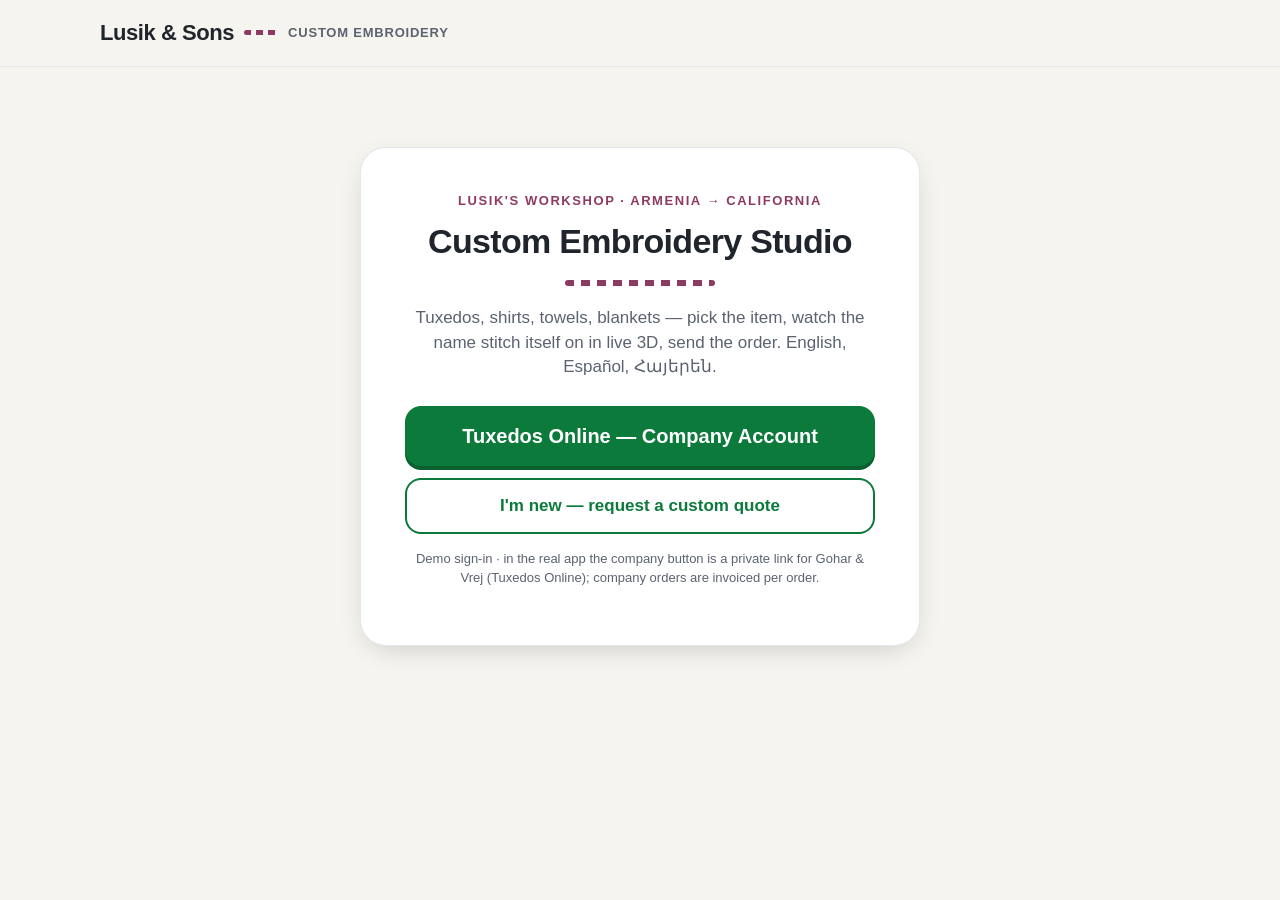
==== commit 8c3a999f: "Rebrand Studio as Lusik & Sons vendor portal + household linens catalog Business model (docs/04): Lu" ====
--- a/apps/studio/index.html
+++ b/apps/studio/index.html
@@ -3,13 +3,13 @@
 <head>
 <meta charset="utf-8">
 <meta name="viewport" content="width=device-width, initial-scale=1">
-<title>Threadwell Studio — Order Embroidery in 3D</title>
+<title>Lusik &amp; Sons — Custom Embroidery Studio</title>
 <link rel="stylesheet" href="./css/studio.css">
 <script type="importmap">{ "imports": { "three": "./vendor/three.module.min.js" } }</script>
 </head>
 <body>
 <header class="top"><div class="wrap">
-  <div class="brand"><span>Threadwell</span><span class="stitch"></span><small>Studio</small></div>
+  <div class="brand"><span>Lusik &amp; Sons</span><span class="stitch"></span><small>Custom Embroidery</small></div>
   <button class="step-back" id="backBtn" style="display:none">‹ Back</button>
   <span class="who" id="who"></span>
 </div></header>
@@ -19,12 +19,14 @@
   <!-- SIGN IN -->
   <section class="screen on" data-screen="signin">
     <div class="hero">
-      <div class="eyebrow">Order Embroidery</div>
-      <h1 style="font-size:34px">Welcome to Threadwell Studio</h1>
+      <div class="eyebrow">Lusik's Workshop · Armenia → California</div>
+      <h1 style="font-size:34px">Custom Embroidery Studio</h1>
       <div class="stitch-lg"></div>
-      <p class="sub" style="margin-bottom:26px">Put a name or monogram on any tuxedo, shirt, or vest — and watch it stitch itself on in live 3D. English, Español, Հայերեն.</p>
-      <button class="btn-go wide" data-go="catalog" onclick="signIn('Gohar')">Start an order</button>
-      <p style="color:var(--ink-soft);font-size:13px;margin-top:16px">Demo sign-in · in the real app this is a private link for Gohar &amp; his dad only.</p>
+      <p class="sub" style="margin-bottom:26px">Tuxedos, shirts, towels, blankets — pick the item, watch the name stitch itself on in live 3D, send the order. English, Español, Հայերեն.</p>
+      <button class="btn-go wide" data-go="catalog" onclick="signIn('Gohar','company')">Tuxedos Online — Company Account</button>
+      <div style="height:12px"></div>
+      <button class="btn-ghost" style="width:100%" data-go="catalog" onclick="signIn('Guest','public')">I'm new — request a custom quote</button>
+      <p style="color:var(--ink-soft);font-size:13px;margin-top:16px">Demo sign-in · in the real app the company button is a private link for Gohar &amp; Vrej (Tuxedos Online); company orders are invoiced per order.</p>
     </div>
   </section>
 
@@ -55,6 +57,7 @@
           <div class="viewer-fallback" id="viewerFallback" style="display:none">3D isn’t available on this device — the photo preview below shows your design.</div>
         </div>
         <div class="photo-card" id="photoCard">
+          <div class="photo-emoji" id="photoEmoji" style="display:none"></div>
           <img class="garment" id="garmentImg" alt="">
           <div class="photo-note">Tap a numbered dot to choose where the embroidery goes.</div>
         </div>
@@ -113,13 +116,14 @@
   <section class="screen" data-screen="sent">
     <div class="done">
       <div class="big">🎉</div>
-      <h1>Order sent!</h1>
+      <h1 id="sentTitle">Order sent!</h1>
       <div class="summary" id="orderSummary"></div>
       <button class="btn-ghost" data-go="catalog" onclick="resetOrder()">Start another order</button>
       <div class="todo">
         <b>What happens next (in the real build):</b> pressing Send calls a small render worker that turns the design
-        into a machine-ready <code>.pes</code> file, renders a preview, and emails both to you and your mom.
-        In this demo the file/email step is stubbed — the engine (<code>engine/</code>) and Netlify function are the next build phase.
+        into a machine-ready <code>.pes</code> file, renders a preview, and emails everything to Lusik &amp; Sons —
+        plus, for company-account orders, an auto-numbered invoice; public requests arrive as quotes to price first.
+        In this demo the file/email/invoice step is stubbed — the engine (<code>engine/</code>) and Netlify function are the next build phase.
       </div>
     </div>
   </section>
--- a/apps/studio/css/studio.css
+++ b/apps/studio/css/studio.css
@@ -47,6 +47,8 @@
 .prod:hover{transform:translateY(-3px);box-shadow:var(--shadow)}
 .prod .ph{aspect-ratio:1/1.15;background:#eef0f4;overflow:hidden;display:block}
 .prod .ph img{width:100%;height:100%;object-fit:cover;display:block}
+.prod .ph .icon-tile{width:100%;height:100%;display:flex;align-items:center;justify-content:center;font-size:64px;background:radial-gradient(120% 100% at 50% 0%,#f7f4ec,#e7e1d2)}
+.photo-emoji{aspect-ratio:1/.85;display:flex;align-items:center;justify-content:center;font-size:110px;background:radial-gradient(120% 100% at 50% 0%,#f7f4ec,#e2dccb)}
 .prod .cap{padding:11px 12px 13px}
 .prod .cap b{font-size:14px;font-weight:700;display:block;line-height:1.3;color:var(--ink);display:-webkit-box;-webkit-line-clamp:2;-webkit-box-orient:vertical;overflow:hidden;min-height:2.6em}
 .prod .cap .tag{font-size:12px;color:var(--accent);font-weight:700;text-transform:uppercase;letter-spacing:.04em;margin-top:4px;display:inline-block}
